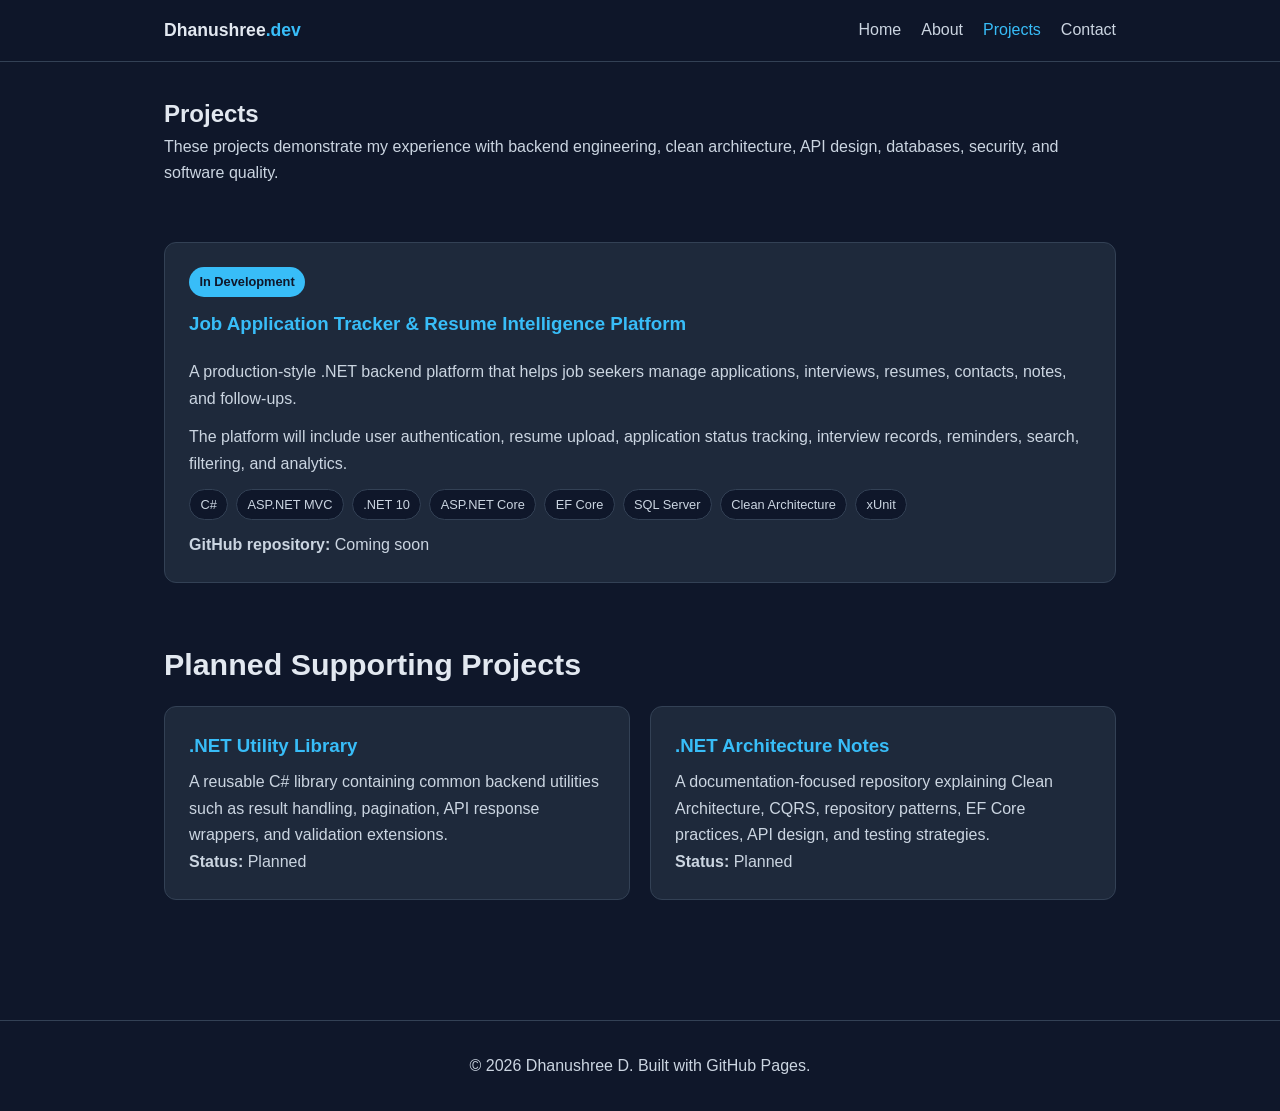
==== projects.html @ 22fa3bcb "feat: add projects page with featured and planned work" ====
<!DOCTYPE html>
<html lang="en">
<head>
  <meta charset="UTF-8" />
  <meta name="viewport" content="width=device-width, initial-scale=1.0" />
  <title>Projects | Dhanushree D</title>
  <meta name="description" content="Featured .NET projects by Dhanushree D, including backend platforms, APIs, and architecture-focused work." />
  <link rel="stylesheet" href="assets/css/style.css" />
</head>
<body>
  <header class="site-header">
    <nav class="nav">
      <a class="brand" href="index.html">Dhanushree<span>.dev</span></a>
      <div class="nav-links">
        <a href="index.html">Home</a>
        <a href="about.html">About</a>
        <a href="projects.html">Projects</a>
        <a href="contact.html">Contact</a>
      </div>
    </nav>
  </header>

  <main class="container">
    <section>
      <h1>Projects</h1>
      <p>
        These projects demonstrate my experience with backend engineering, clean architecture, API design, databases, security, and software quality.
      </p>
    </section>

    <section>
      <div class="card project-card">
        <span class="project-status">In Development</span>
        <h3>Job Application Tracker & Resume Intelligence Platform</h3>
        <p>
          A production-style .NET backend platform that helps job seekers manage applications, interviews, resumes, contacts, notes, and follow-ups.
        </p>
        <p>
          The platform will include user authentication, resume upload, application status tracking, interview records, reminders, search, filtering, and analytics.
        </p>
        <div class="tags">
          <span class="tag">C#</span>
          <span class="tag">ASP.NET MVC</span>
          <span class="tag">.NET 10</span>
          <span class="tag">ASP.NET Core</span>
          <span class="tag">EF Core</span>
          <span class="tag">SQL Server</span>
          <span class="tag">Clean Architecture</span>
          <span class="tag">xUnit</span>
        </div>
        <p><strong>GitHub repository:</strong> Coming soon</p>
      </div>
    </section>

    <section>
      <h2>Planned Supporting Projects</h2>
      <div class="grid">
        <div class="card">
          <h3>.NET Utility Library</h3>
          <p>
            A reusable C# library containing common backend utilities such as result handling, pagination, API response wrappers, and validation extensions.
          </p>
          <p><strong>Status:</strong> Planned</p>
        </div>
        <div class="card">
          <h3>.NET Architecture Notes</h3>
          <p>
            A documentation-focused repository explaining Clean Architecture, CQRS, repository patterns, EF Core practices, API design, and testing strategies.
          </p>
          <p><strong>Status:</strong> Planned</p>
        </div>
      </div>
    </section>
  </main>

  <footer class="site-footer">
    <p>© <span id="year"></span> Dhanushree D. Built with GitHub Pages.</p>
  </footer>

  <script src="assets/js/main.js"></script>
</body>
</html>
---- assets/css/style.css ----
:root {
  --bg: #0f172a;
  --surface: #1e293b;
  --border: #334155;
  --text: #e2e8f0;
  --muted: #cbd5e1;
  --accent: #38bdf8;
  --accent-dark: #0ea5e9;
}

* {
  margin: 0;
  padding: 0;
  box-sizing: border-box;
}

body {
  font-family: "Segoe UI", Arial, sans-serif;
  background: var(--bg);
  color: var(--text);
  line-height: 1.65;
}

.container {
  max-width: 1000px;
  margin: 0 auto;
  padding: 2rem 1.5rem 4rem;
}

.site-header {
  border-bottom: 1px solid var(--border);
  background: rgba(15, 23, 42, 0.95);
  position: sticky;
  top: 0;
  z-index: 10;
}

.nav {
  max-width: 1000px;
  margin: 0 auto;
  padding: 1rem 1.5rem;
  display: flex;
  align-items: center;
  justify-content: space-between;
  gap: 1rem;
  flex-wrap: wrap;
}

.brand {
  font-weight: 700;
  color: var(--text);
  text-decoration: none;
  font-size: 1.1rem;
}

.brand span {
  color: var(--accent);
}

.nav-links {
  display: flex;
  gap: 1.25rem;
  flex-wrap: wrap;
}

.nav-links a {
  color: var(--muted);
  text-decoration: none;
  font-weight: 500;
}

.nav-links a:hover,
.nav-links a.active {
  color: var(--accent);
}

.hero {
  text-align: center;
  padding: 4rem 0 3rem;
}

.hero h1 {
  font-size: 3rem;
  margin-bottom: 0.5rem;
}

.hero .role {
  color: var(--accent);
  font-weight: 600;
  font-size: 1.25rem;
}

.hero p {
  max-width: 720px;
  margin: 1.5rem auto 2rem;
  color: var(--muted);
}

.buttons {
  display: flex;
  justify-content: center;
  gap: 1rem;
  flex-wrap: wrap;
}

.btn {
  display: inline-block;
  padding: 0.8rem 1.6rem;
  border-radius: 8px;
  text-decoration: none;
  font-weight: 600;
  transition: 0.2s ease;
}

.btn-primary {
  background: var(--accent);
  color: #0f172a;
}

.btn-primary:hover {
  background: var(--accent-dark);
}

.btn-secondary {
  border: 1px solid var(--accent);
  color: var(--accent);
}

.btn-secondary:hover {
  background: rgba(56, 189, 248, 0.1);
}

section {
  margin-bottom: 3.5rem;
}

h2 {
  font-size: 1.9rem;
  margin-bottom: 1rem;
}

h3 {
  color: var(--accent);
  margin-bottom: 0.5rem;
}

p {
  color: var(--muted);
}

.grid {
  display: grid;
  grid-template-columns: repeat(auto-fit, minmax(260px, 1fr));
  gap: 1.25rem;
}

.card {
  background: var(--surface);
  border: 1px solid var(--border);
  border-radius: 12px;
  padding: 1.5rem;
}

.card ul {
  margin-top: 0.75rem;
  padding-left: 1.2rem;
}

.card li {
  margin-bottom: 0.35rem;
  color: var(--muted);
}

.project-card {
  display: flex;
  flex-direction: column;
  gap: 0.75rem;
}

.project-status {
  display: inline-block;
  font-size: 0.8rem;
  font-weight: 700;
  color: #0f172a;
  background: var(--accent);
  padding: 0.25rem 0.65rem;
  border-radius: 999px;
  width: fit-content;
}

.tags {
  display: flex;
  flex-wrap: wrap;
  gap: 0.5rem;
}

.tag {
  background: #0f172a;
  border: 1px solid var(--border);
  color: var(--muted);
  padding: 0.25rem 0.65rem;
  border-radius: 999px;
  font-size: 0.8rem;
}

.timeline {
  display: grid;
  gap: 1.25rem;
}

.timeline-item {
  border-left: 3px solid var(--accent);
  padding-left: 1.25rem;
}

.contact-links {
  display: grid;
  gap: 1rem;
  margin-top: 1.5rem;
}

.contact-link {
  display: flex;
  align-items: center;
  justify-content: space-between;
  background: var(--surface);
  border: 1px solid var(--border);
  border-radius: 10px;
  padding: 1rem 1.25rem;
  color: var(--text);
  text-decoration: none;
  transition: 0.2s ease;
}

.contact-link:hover {
  border-color: var(--accent);
}

.site-footer {
  border-top: 1px solid var(--border);
  padding: 2rem 1.5rem;
  text-align: center;
  color: #94a3b8;
}

@media (max-width: 640px) {
  .hero h1 {
    font-size: 2.1rem;
  }

  .nav {
    justify-content: center;
  }
}
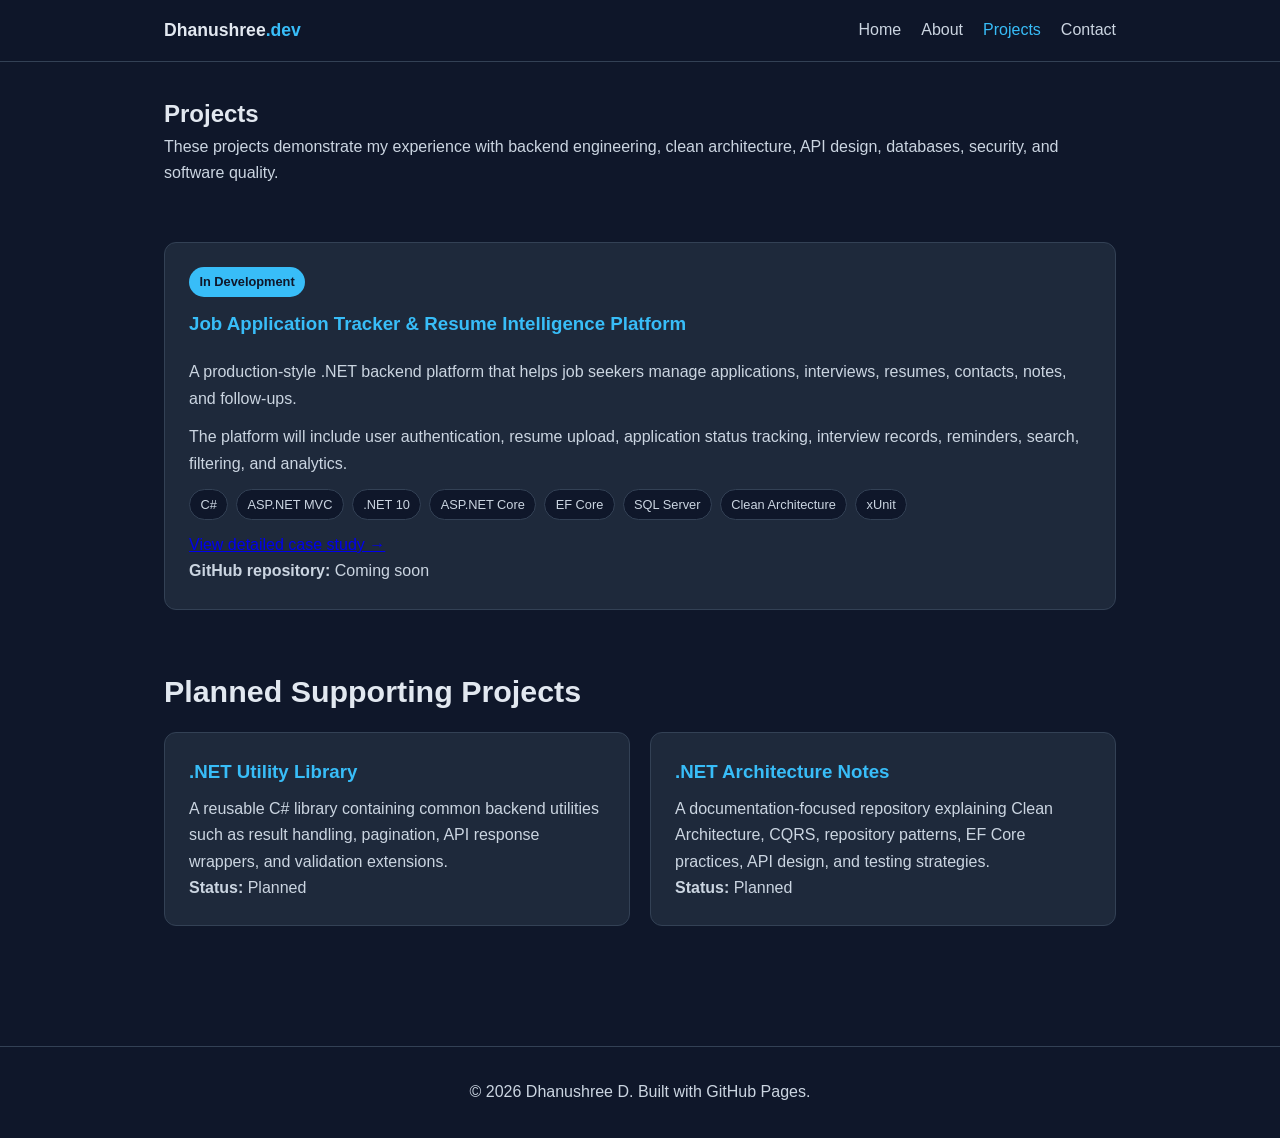
==== commit cf5c2d65: "docs: link job application tracker case study from projects page" ====
--- a/projects.html
+++ b/projects.html
@@ -48,7 +48,11 @@
           <span class="tag">Clean Architecture</span>
           <span class="tag">xUnit</span>
         </div>
-        <p><strong>GitHub repository:</strong> Coming soon</p>
+        <p>
+          <a href="project-job-application-tracker.html">View detailed case study →</a>
+          <br />
+          <strong>GitHub repository:</strong> Coming soon
+        </p>
       </div>
     </section>
 
